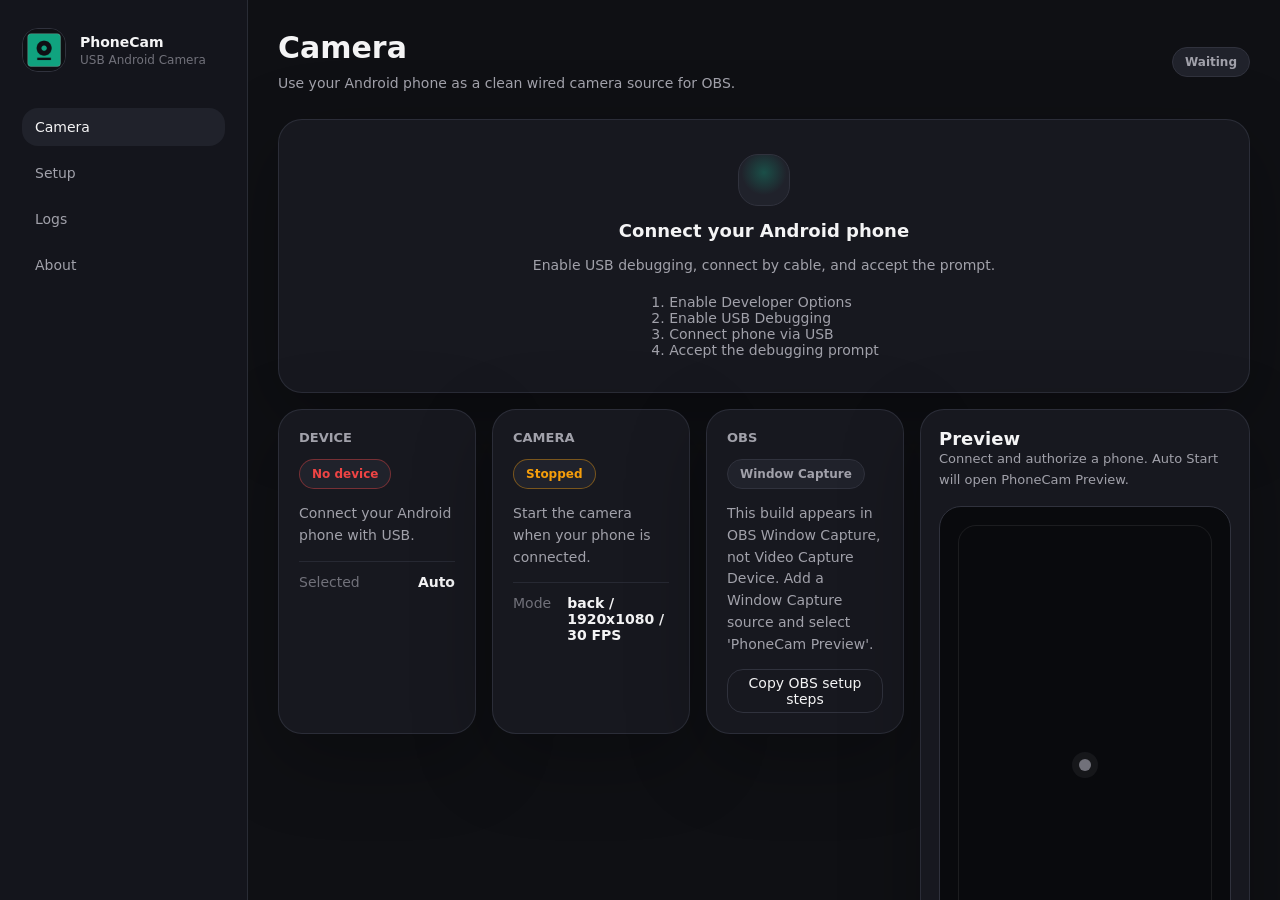
==== ui/index.html @ ff15f815 "1c" ====
<!doctype html>
<html lang="en">
  <head>
    <meta charset="utf-8" />
    <meta name="viewport" content="width=device-width, initial-scale=1" />
    <title>PhoneCam</title>
    <link rel="stylesheet" href="./css/base.css" />
    <link rel="stylesheet" href="./css/layout.css" />
    <link rel="stylesheet" href="./css/components.css" />
    <link rel="stylesheet" href="./css/preview.css" />
    <link rel="stylesheet" href="./css/utilities.css" />
  </head>
  <body>
    <div class="app-shell">
      <aside class="sidebar">
        <div class="brand">
          <img class="brand-mark" src="../assets/logo.png" alt="" />
          <div>
            <strong>PhoneCam</strong>
            <span>USB Android Camera</span>
          </div>
        </div>
        <nav class="nav-list" aria-label="Main navigation">
          <a class="nav-item active" href="#camera">Camera</a>
          <a class="nav-item" href="#setup">Setup</a>
          <a class="nav-item" href="#logs">Logs</a>
          <a class="nav-item" href="#about">About</a>
        </nav>
      </aside>

      <main class="main">
        <header class="main-header">
          <div>
            <h1>Camera</h1>
            <p>Use your Android phone as a clean wired camera source for OBS.</p>
          </div>
          <span id="status-pill" class="status-pill waiting">Waiting</span>
        </header>

        <section id="empty-state" class="empty-state hidden">
          <div class="empty-icon" aria-hidden="true"></div>
          <h2>Connect your Android phone</h2>
          <p>Enable USB debugging, connect by cable, and accept the prompt.</p>
          <ol>
            <li>Enable Developer Options</li>
            <li>Enable USB Debugging</li>
            <li>Connect phone via USB</li>
            <li>Accept the debugging prompt</li>
          </ol>
        </section>

        <section class="workspace-grid">
          <div>
            <section id="camera" class="card-grid">
              <article class="card" id="device-card"></article>
              <article class="card" id="camera-card"></article>
              <article class="card" id="obs-card"></article>
            </section>
          </div>
          <aside class="preview-card" id="preview-card"></aside>
        </section>

        <section class="panel settings-panel">
          <div class="section-heading">
            <div>
              <h2>Settings</h2>
              <p>Defaults are tuned for stable 1080p recording.</p>
            </div>
          </div>

          <div class="settings-grid">
            <label class="field">
              <span>Device</span>
              <select id="device-select"></select>
            </label>
            <label class="field">
              <span>Camera</span>
              <select id="camera-facing">
                <option value="back">Back</option>
                <option value="front">Front</option>
              </select>
            </label>
            <label class="field">
              <span>Resolution</span>
              <select id="resolution">
                <option>1280x720</option>
                <option>1920x1080</option>
                <option>2560x1440</option>
                <option>3840x2160</option>
              </select>
            </label>
            <label class="field">
              <span>FPS</span>
              <select id="fps">
                <option>24</option>
                <option>30</option>
                <option>60</option>
              </select>
            </label>
          </div>

          <div class="toggle-row">
            <label class="toggle-card">
              <input id="auto-start" type="checkbox" />
              <span class="toggle"></span>
              <span><strong>Auto Start</strong><small>Start camera whenever a phone is ready</small></span>
            </label>
            <label class="toggle-card">
              <input id="always-on-top" type="checkbox" />
              <span class="toggle"></span>
              <span><strong>Always On Top Preview</strong><small>Keep preview above other windows</small></span>
            </label>
            <label class="toggle-card">
              <input id="stability-mode" type="checkbox" />
              <span class="toggle"></span>
              <span><strong>Stability Mode</strong><small>Force back camera at 1080p30</small></span>
            </label>
          </div>

          <div class="action-row">
            <button id="start-camera" class="button primary">Start Camera</button>
            <button id="stop-camera" class="button">Stop Camera</button>
            <button id="refresh-devices" class="button ghost">Refresh Devices</button>
          </div>
        </section>

        <section id="logs" class="panel">
          <div class="section-heading">
            <div>
              <h2>Logs</h2>
              <p>Compact backend activity and device state changes.</p>
            </div>
          </div>
          <div id="log-panel" class="log-panel" aria-live="polite"></div>
        </section>
      </main>
    </div>

    <script src="./js/state.js" defer></script>
    <script src="./js/api.js" defer></script>
    <script src="./js/render.js" defer></script>
    <script src="./js/controls.js" defer></script>
    <script src="./js/app.js" defer></script>
  </body>
</html>
---- ui/css/base.css ----
:root {
  --bg: #0f1014;
  --surface: #17181f;
  --elevated: #20222b;
  --border: #30323d;
  --text: #f4f4f5;
  --text-soft: #a1a1aa;
  --muted: #71717a;
  --accent: #10a37f;
  --accent-hover: #14b88f;
  --warning: #f59e0b;
  --error: #ef4444;
  --success: #22c55e;
  --radius-lg: 24px;
  --radius-md: 18px;
  --shadow: 0 24px 80px rgba(0, 0, 0, 0.28);
  color-scheme: dark;
}

* {
  box-sizing: border-box;
}

html,
body {
  margin: 0;
  min-height: 100%;
  background: var(--bg);
  color: var(--text);
  font-family: Inter, ui-sans-serif, system-ui, -apple-system, BlinkMacSystemFont, "Segoe UI", sans-serif;
  font-size: 14px;
}

body {
  overflow: hidden;
}

button,
select {
  font: inherit;
}

h1,
h2,
h3,
p {
  margin: 0;
}

h1 {
  font-size: 30px;
  font-weight: 650;
}

h2 {
  font-size: 18px;
  font-weight: 650;
}

h3 {
  color: var(--text-soft);
  font-size: 13px;
  font-weight: 600;
  text-transform: uppercase;
}

p {
  color: var(--text-soft);
  line-height: 1.55;
}

strong {
  font-weight: 650;
}
---- ui/css/layout.css ----
.app-shell {
  display: grid;
  grid-template-columns: 248px 1fr;
  height: 100vh;
  min-width: 900px;
}

.sidebar {
  display: flex;
  flex-direction: column;
  gap: 36px;
  padding: 28px 22px;
  border-right: 1px solid rgba(48, 50, 61, 0.78);
  background: rgba(23, 24, 31, 0.72);
}

.brand {
  display: flex;
  align-items: center;
  gap: 14px;
}

.brand-mark {
  width: 44px;
  height: 44px;
  border-radius: 16px;
  border: 1px solid var(--border);
}

.brand span {
  display: block;
  margin-top: 3px;
  color: var(--muted);
  font-size: 12px;
}

.nav-list {
  display: grid;
  gap: 8px;
}

.main {
  height: 100vh;
  overflow: auto;
  padding: 30px;
}

.main-header {
  display: flex;
  align-items: center;
  justify-content: space-between;
  gap: 24px;
  margin-bottom: 24px;
}

.main-header p {
  margin-top: 8px;
}

.card-grid {
  display: grid;
  grid-template-columns: repeat(3, minmax(0, 1fr));
  gap: 16px;
  margin-bottom: 16px;
}

.settings-panel {
  margin-bottom: 16px;
}

.section-heading {
  display: flex;
  justify-content: space-between;
  margin-bottom: 20px;
}

.section-heading p {
  margin-top: 5px;
  font-size: 13px;
}

.settings-grid {
  display: grid;
  grid-template-columns: repeat(4, minmax(0, 1fr));
  gap: 14px;
}

.toggle-row {
  display: grid;
  grid-template-columns: repeat(3, minmax(0, 1fr));
  gap: 14px;
  margin-top: 16px;
}

.action-row {
  display: flex;
  gap: 12px;
  margin-top: 18px;
}

@media (max-width: 980px) {
  .app-shell {
    grid-template-columns: 210px 1fr;
  }

  .card-grid,
  .settings-grid,
  .toggle-row {
    grid-template-columns: 1fr;
  }
}
---- ui/css/components.css ----
.nav-item {
  display: block;
  padding: 11px 13px;
  border-radius: 16px;
  color: var(--text-soft);
  text-decoration: none;
  transition: background 160ms ease, color 160ms ease;
}

.nav-item:hover,
.nav-item.active {
  background: var(--elevated);
  color: var(--text);
}

.panel,
.card,
.empty-state {
  border: 1px solid rgba(48, 50, 61, 0.82);
  border-radius: var(--radius-lg);
  background: var(--surface);
  box-shadow: var(--shadow);
}

.panel {
  padding: 22px;
}

.card {
  min-height: 172px;
  padding: 20px;
}

.card-body {
  display: grid;
  gap: 14px;
}

.metric {
  display: flex;
  justify-content: space-between;
  gap: 16px;
  padding-top: 12px;
  border-top: 1px solid rgba(48, 50, 61, 0.68);
}

.metric span {
  color: var(--muted);
}

.status-pill,
.badge {
  display: inline-flex;
  align-items: center;
  width: fit-content;
  min-height: 30px;
  padding: 6px 12px;
  border: 1px solid var(--border);
  border-radius: 999px;
  background: var(--elevated);
  color: var(--text-soft);
  font-size: 12px;
  font-weight: 650;
}

.status-pill.running,
.badge.success {
  border-color: rgba(34, 197, 94, 0.42);
  color: var(--success);
}

.status-pill.connected {
  border-color: rgba(16, 163, 127, 0.44);
  color: var(--accent-hover);
}

.status-pill.error,
.badge.error {
  border-color: rgba(239, 68, 68, 0.42);
  color: var(--error);
}

.badge.warning {
  border-color: rgba(245, 158, 11, 0.42);
  color: var(--warning);
}

.field {
  display: grid;
  gap: 8px;
}

.field span {
  color: var(--text-soft);
  font-size: 12px;
  font-weight: 600;
}

select,
.button {
  min-height: 44px;
  border: 1px solid var(--border);
  border-radius: 16px;
  background: var(--elevated);
  color: var(--text);
  outline: none;
}

select {
  width: 100%;
  padding: 0 13px;
}

.button {
  padding: 0 18px;
  cursor: pointer;
  transition: background 160ms ease, border-color 160ms ease, transform 160ms ease;
}

.button:hover {
  border-color: rgba(244, 244, 245, 0.24);
  transform: translateY(-1px);
}

.button.primary {
  border-color: rgba(16, 163, 127, 0.62);
  background: var(--accent);
  color: #06120f;
  font-weight: 700;
}

.button.primary:hover {
  background: var(--accent-hover);
}

.button.ghost {
  background: transparent;
}

.toggle-card {
  display: grid;
  grid-template-columns: auto 1fr;
  gap: 12px;
  align-items: center;
  padding: 14px;
  border: 1px solid var(--border);
  border-radius: 18px;
  background: rgba(32, 34, 43, 0.54);
  cursor: pointer;
}

.toggle-card input {
  display: none;
}

.toggle {
  position: relative;
  width: 42px;
  height: 24px;
  border-radius: 999px;
  background: #30323d;
}

.toggle::after {
  position: absolute;
  top: 4px;
  left: 4px;
  width: 16px;
  height: 16px;
  border-radius: 50%;
  background: var(--text-soft);
  content: "";
  transition: left 160ms ease, background 160ms ease;
}

.toggle-card input:checked + .toggle {
  background: rgba(16, 163, 127, 0.42);
}

.toggle-card input:checked + .toggle::after {
  left: 22px;
  background: var(--accent-hover);
}

.toggle-card small {
  display: block;
  margin-top: 3px;
  color: var(--muted);
}

.log-panel {
  height: 188px;
  overflow: auto;
  padding: 14px;
  border: 1px solid var(--border);
  border-radius: 18px;
  background: #0b0c10;
  color: var(--text-soft);
  font-family: "Cascadia Mono", Consolas, monospace;
  font-size: 12px;
}

.log-line {
  display: grid;
  grid-template-columns: 64px 72px 1fr;
  gap: 10px;
  padding: 3px 0;
}

.empty-state {
  display: grid;
  justify-items: center;
  gap: 14px;
  margin-bottom: 16px;
  padding: 34px;
  text-align: center;
}

.empty-state ol {
  margin: 4px 0 0;
  padding-left: 20px;
  color: var(--text-soft);
  text-align: left;
}

.empty-icon {
  width: 52px;
  height: 52px;
  border: 1px solid var(--border);
  border-radius: 20px;
  background: radial-gradient(circle at 50% 35%, rgba(16, 163, 127, 0.35), transparent 55%), var(--elevated);
}
---- ui/css/preview.css ----
.workspace-grid {
  display: grid;
  grid-template-columns: minmax(0, 1fr) 330px;
  gap: 16px;
  margin-bottom: 16px;
}

.workspace-grid .card-grid {
  margin-bottom: 0;
}

.preview-card {
  display: grid;
  align-content: start;
  gap: 16px;
  min-height: 360px;
  padding: 18px;
  border: 1px solid rgba(48, 50, 61, 0.82);
  border-radius: var(--radius-lg);
  background: var(--surface);
  box-shadow: var(--shadow);
}

.preview-frame {
  position: relative;
  display: grid;
  place-items: center;
  aspect-ratio: 9 / 16;
  overflow: hidden;
  border: 1px solid var(--border);
  border-radius: 22px;
  background: #090a0d;
}

.preview-frame::before {
  position: absolute;
  inset: 18px;
  border: 1px solid rgba(244, 244, 245, 0.08);
  border-radius: 18px;
  content: "";
}

.preview-dot {
  width: 12px;
  height: 12px;
  border-radius: 50%;
  background: var(--muted);
  box-shadow: 0 0 0 7px rgba(113, 113, 122, 0.12);
}

.preview-card.running .preview-dot {
  background: var(--success);
  box-shadow: 0 0 0 7px rgba(34, 197, 94, 0.14);
}

.preview-card p {
  font-size: 13px;
}

@media (max-width: 1120px) {
  .workspace-grid {
    grid-template-columns: 1fr;
  }

  .preview-card {
    min-height: 0;
  }

  .preview-frame {
    aspect-ratio: 16 / 9;
  }
}
---- ui/css/utilities.css ----
.hidden {
  display: none !important;
}

.muted {
  color: var(--muted);
}

.success {
  color: var(--success);
}

.warning {
  color: var(--warning);
}

.error {
  color: var(--error);
}
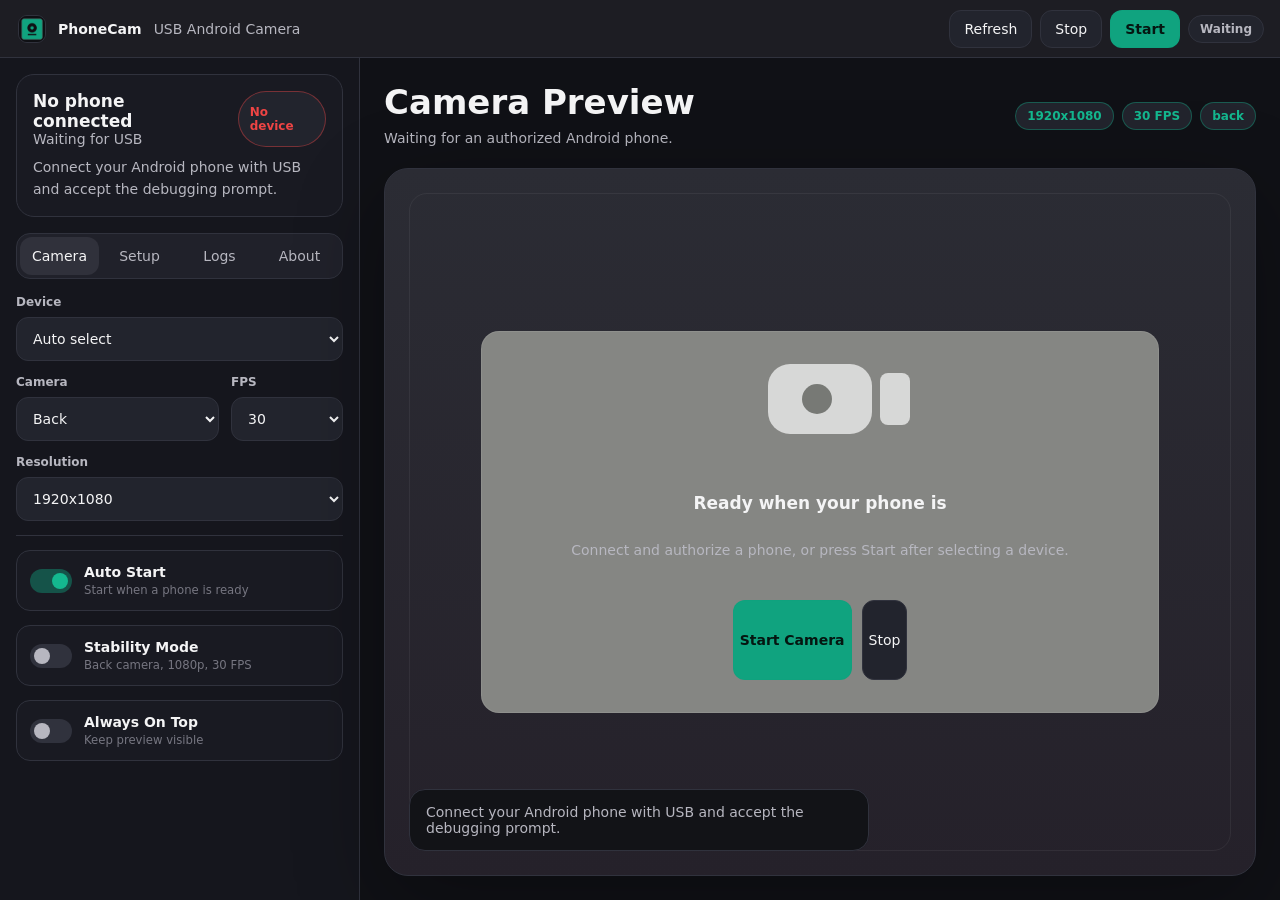
==== commit 0ba0a80f: "design adjustments" ====
--- a/ui/index.html
+++ b/ui/index.html
@@ -11,82 +11,42 @@
     <link rel="stylesheet" href="./css/utilities.css" />
   </head>
   <body>
-    <div class="app-shell">
-      <aside class="sidebar">
-        <div class="brand">
-          <img class="brand-mark" src="../assets/logo.png" alt="" />
-          <div>
-            <strong>PhoneCam</strong>
-            <span>USB Android Camera</span>
-          </div>
+    <div class="studio-shell">
+      <header class="titlebar">
+        <div class="app-brand">
+          <img src="../assets/logo.png" alt="" />
+          <strong>PhoneCam</strong>
+          <span>USB Android Camera</span>
         </div>
-        <nav class="nav-list" aria-label="Main navigation">
-          <a class="nav-item active" href="#camera">Camera</a>
-          <a class="nav-item" href="#setup">Setup</a>
-          <a class="nav-item" href="#logs">Logs</a>
-          <a class="nav-item" href="#about">About</a>
+        <div class="toolbar">
+          <button id="refresh-devices" class="tool-button" type="button">Refresh</button>
+          <button id="stop-camera" class="tool-button" type="button">Stop</button>
+          <button id="start-camera" class="tool-button primary" type="button">Start</button>
+          <span id="status-pill" class="status-pill waiting">Waiting</span>
+        </div>
+      </header>
+
+      <aside class="inspector">
+        <div class="source-card" id="source-card"></div>
+
+        <nav class="mode-tabs" aria-label="PhoneCam sections">
+          <button class="mode-tab active" type="button" data-panel="camera">Camera</button>
+          <button class="mode-tab" type="button" data-panel="setup">Setup</button>
+          <button class="mode-tab" type="button" data-panel="logs">Logs</button>
+          <button class="mode-tab" type="button" data-panel="about">About</button>
         </nav>
-      </aside>
 
-      <main class="main">
-        <header class="main-header">
-          <div>
-            <h1>Camera</h1>
-            <p>Use your Android phone as a clean wired camera source for OBS.</p>
-          </div>
-          <span id="status-pill" class="status-pill waiting">Waiting</span>
-        </header>
-
-        <section id="empty-state" class="empty-state hidden">
-          <div class="empty-icon" aria-hidden="true"></div>
-          <h2>Connect your Android phone</h2>
-          <p>Enable USB debugging, connect by cable, and accept the prompt.</p>
-          <ol>
-            <li>Enable Developer Options</li>
-            <li>Enable USB Debugging</li>
-            <li>Connect phone via USB</li>
-            <li>Accept the debugging prompt</li>
-          </ol>
-        </section>
-
-        <section class="workspace-grid">
-          <div>
-            <section id="camera" class="card-grid">
-              <article class="card" id="device-card"></article>
-              <article class="card" id="camera-card"></article>
-              <article class="card" id="obs-card"></article>
-            </section>
-          </div>
-          <aside class="preview-card" id="preview-card"></aside>
-        </section>
-
-        <section class="panel settings-panel">
-          <div class="section-heading">
-            <div>
-              <h2>Settings</h2>
-              <p>Defaults are tuned for stable 1080p recording.</p>
-            </div>
-          </div>
-
-          <div class="settings-grid">
-            <label class="field">
-              <span>Device</span>
-              <select id="device-select"></select>
-            </label>
+        <section class="side-panel active" data-panel-view="camera">
+          <label class="field">
+            <span>Device</span>
+            <select id="device-select"></select>
+          </label>
+          <div class="control-grid">
             <label class="field">
               <span>Camera</span>
               <select id="camera-facing">
                 <option value="back">Back</option>
                 <option value="front">Front</option>
-              </select>
-            </label>
-            <label class="field">
-              <span>Resolution</span>
-              <select id="resolution">
-                <option>1280x720</option>
-                <option>1920x1080</option>
-                <option>2560x1440</option>
-                <option>3840x2160</option>
               </select>
             </label>
             <label class="field">
@@ -98,41 +58,65 @@
               </select>
             </label>
           </div>
-
-          <div class="toggle-row">
-            <label class="toggle-card">
-              <input id="auto-start" type="checkbox" />
-              <span class="toggle"></span>
-              <span><strong>Auto Start</strong><small>Start camera whenever a phone is ready</small></span>
-            </label>
-            <label class="toggle-card">
-              <input id="always-on-top" type="checkbox" />
-              <span class="toggle"></span>
-              <span><strong>Always On Top Preview</strong><small>Keep preview above other windows</small></span>
-            </label>
-            <label class="toggle-card">
-              <input id="stability-mode" type="checkbox" />
-              <span class="toggle"></span>
-              <span><strong>Stability Mode</strong><small>Force back camera at 1080p30</small></span>
-            </label>
-          </div>
-
-          <div class="action-row">
-            <button id="start-camera" class="button primary">Start Camera</button>
-            <button id="stop-camera" class="button">Stop Camera</button>
-            <button id="refresh-devices" class="button ghost">Refresh Devices</button>
-          </div>
+          <label class="field">
+            <span>Resolution</span>
+            <select id="resolution">
+              <option>1280x720</option>
+              <option>1920x1080</option>
+              <option>2560x1440</option>
+              <option>3840x2160</option>
+            </select>
+          </label>
+          <div class="divider"></div>
+          <label class="toggle-card">
+            <input id="auto-start" type="checkbox" />
+            <span class="toggle"></span>
+            <span><strong>Auto Start</strong><small>Start when a phone is ready</small></span>
+          </label>
+          <label class="toggle-card">
+            <input id="stability-mode" type="checkbox" />
+            <span class="toggle"></span>
+            <span><strong>Stability Mode</strong><small>Back camera, 1080p, 30 FPS</small></span>
+          </label>
+          <label class="toggle-card">
+            <input id="always-on-top" type="checkbox" />
+            <span class="toggle"></span>
+            <span><strong>Always On Top</strong><small>Keep preview visible</small></span>
+          </label>
         </section>
 
-        <section id="logs" class="panel">
-          <div class="section-heading">
-            <div>
-              <h2>Logs</h2>
-              <p>Compact backend activity and device state changes.</p>
-            </div>
-          </div>
+        <section class="side-panel" data-panel-view="setup">
+          <h2>Connect phone</h2>
+          <ol class="setup-list">
+            <li>Enable Developer Options.</li>
+            <li>Enable USB Debugging.</li>
+            <li>Connect with a USB data cable.</li>
+            <li>Accept the debugging prompt.</li>
+          </ol>
+          <div id="setup-message" class="notice"></div>
+        </section>
+
+        <section class="side-panel" data-panel-view="logs">
           <div id="log-panel" class="log-panel" aria-live="polite"></div>
         </section>
+
+        <section class="side-panel" data-panel-view="about">
+          <h2>PhoneCam</h2>
+          <p>PhoneCam uses ADB and scrcpy camera mode to create a clean wired preview window from your Android phone.</p>
+          <p class="muted">Close the window to keep it running in the system tray. Quit from the tray menu when finished.</p>
+        </section>
+      </aside>
+
+      <main class="preview-stage" id="preview-stage">
+        <div class="stage-header">
+          <div>
+            <h1>Camera Preview</h1>
+            <p id="stage-subtitle">Waiting for an Android phone.</p>
+          </div>
+          <div class="stage-metrics" id="stage-metrics"></div>
+        </div>
+
+        <section class="viewer" id="preview-card" aria-label="PhoneCam preview status"></section>
       </main>
     </div>
 
--- a/ui/css/base.css
+++ b/ui/css/base.css
@@ -1,19 +1,20 @@
 :root {
   --bg: #0f1014;
-  --surface: #17181f;
-  --elevated: #20222b;
+  --panel: #15161d;
+  --surface: #191a22;
+  --elevated: #22242d;
   --border: #30323d;
   --text: #f4f4f5;
-  --text-soft: #a1a1aa;
-  --muted: #71717a;
+  --text-soft: #b7b7c0;
+  --muted: #767681;
   --accent: #10a37f;
   --accent-hover: #14b88f;
   --warning: #f59e0b;
   --error: #ef4444;
   --success: #22c55e;
   --radius-lg: 24px;
-  --radius-md: 18px;
-  --shadow: 0 24px 80px rgba(0, 0, 0, 0.28);
+  --radius-md: 16px;
+  --shadow: 0 26px 90px rgba(0, 0, 0, 0.3);
   color-scheme: dark;
 }
 
@@ -24,20 +25,22 @@
 html,
 body {
   margin: 0;
-  min-height: 100%;
+  width: 100%;
+  height: 100%;
+  overflow: hidden;
   background: var(--bg);
   color: var(--text);
   font-family: Inter, ui-sans-serif, system-ui, -apple-system, BlinkMacSystemFont, "Segoe UI", sans-serif;
   font-size: 14px;
 }
 
-body {
-  overflow: hidden;
-}
-
 button,
 select {
   font: inherit;
+}
+
+button {
+  color: inherit;
 }
 
 h1,
@@ -48,19 +51,19 @@
 }
 
 h1 {
-  font-size: 30px;
-  font-weight: 650;
+  font-size: 34px;
+  font-weight: 720;
 }
 
 h2 {
-  font-size: 18px;
-  font-weight: 650;
+  font-size: 17px;
+  font-weight: 680;
 }
 
 h3 {
-  color: var(--text-soft);
-  font-size: 13px;
-  font-weight: 600;
+  color: var(--muted);
+  font-size: 12px;
+  font-weight: 680;
   text-transform: uppercase;
 }
 
@@ -70,5 +73,5 @@
 }
 
 strong {
-  font-weight: 650;
+  font-weight: 680;
 }
--- a/ui/css/layout.css
+++ b/ui/css/layout.css
@@ -1,111 +1,124 @@
-.app-shell {
+.studio-shell {
   display: grid;
-  grid-template-columns: 248px 1fr;
+  grid-template-columns: 360px minmax(0, 1fr);
+  grid-template-rows: 58px minmax(0, 1fr);
+  width: 100vw;
   height: 100vh;
-  min-width: 900px;
+  min-width: 960px;
+  background: var(--bg);
 }
 
-.sidebar {
+.titlebar {
+  grid-column: 1 / -1;
+  display: flex;
+  align-items: center;
+  justify-content: space-between;
+  padding: 0 16px 0 18px;
+  border-bottom: 1px solid var(--border);
+  background: #1d1d23;
+}
+
+.app-brand,
+.toolbar,
+.stage-header,
+.stage-metrics {
+  display: flex;
+  align-items: center;
+}
+
+.app-brand {
+  gap: 12px;
+}
+
+.app-brand img {
+  width: 28px;
+  height: 28px;
+  border-radius: 9px;
+  border: 1px solid var(--border);
+}
+
+.app-brand span {
+  color: var(--text-soft);
+}
+
+.toolbar {
+  gap: 8px;
+}
+
+.inspector {
   display: flex;
   flex-direction: column;
-  gap: 36px;
-  padding: 28px 22px;
-  border-right: 1px solid rgba(48, 50, 61, 0.78);
-  background: rgba(23, 24, 31, 0.72);
+  min-height: 0;
+  border-right: 1px solid var(--border);
+  background: var(--panel);
 }
 
-.brand {
-  display: flex;
-  align-items: center;
+.source-card {
+  margin: 16px;
+}
+
+.mode-tabs {
+  display: grid;
+  grid-template-columns: repeat(4, 1fr);
+  gap: 1px;
+  margin: 0 16px 16px;
+  padding: 3px;
+  border: 1px solid var(--border);
+  border-radius: 14px;
+  background: #20212a;
+}
+
+.side-panel {
+  display: none;
+  flex: 1;
+  min-height: 0;
+  overflow: auto;
+  padding: 0 16px 18px;
+}
+
+.side-panel.active {
+  display: grid;
+  align-content: start;
   gap: 14px;
 }
 
-.brand-mark {
-  width: 44px;
-  height: 44px;
-  border-radius: 16px;
-  border: 1px solid var(--border);
+.control-grid {
+  display: grid;
+  grid-template-columns: 1fr 112px;
+  gap: 12px;
 }
 
-.brand span {
-  display: block;
-  margin-top: 3px;
-  color: var(--muted);
-  font-size: 12px;
+.preview-stage {
+  display: grid;
+  grid-template-rows: auto minmax(0, 1fr);
+  gap: 18px;
+  min-width: 0;
+  min-height: 0;
+  padding: 24px;
+  background: #101116;
 }
 
-.nav-list {
-  display: grid;
-  gap: 8px;
+.stage-header {
+  justify-content: space-between;
+  gap: 20px;
 }
 
-.main {
-  height: 100vh;
-  overflow: auto;
-  padding: 30px;
+.stage-header p {
+  margin-top: 6px;
 }
 
-.main-header {
-  display: flex;
-  align-items: center;
-  justify-content: space-between;
-  gap: 24px;
-  margin-bottom: 24px;
+.stage-metrics {
+  justify-content: flex-end;
+  gap: 8px;
+  flex-wrap: wrap;
 }
 
-.main-header p {
-  margin-top: 8px;
-}
-
-.card-grid {
-  display: grid;
-  grid-template-columns: repeat(3, minmax(0, 1fr));
-  gap: 16px;
-  margin-bottom: 16px;
-}
-
-.settings-panel {
-  margin-bottom: 16px;
-}
-
-.section-heading {
-  display: flex;
-  justify-content: space-between;
-  margin-bottom: 20px;
-}
-
-.section-heading p {
-  margin-top: 5px;
-  font-size: 13px;
-}
-
-.settings-grid {
-  display: grid;
-  grid-template-columns: repeat(4, minmax(0, 1fr));
-  gap: 14px;
-}
-
-.toggle-row {
-  display: grid;
-  grid-template-columns: repeat(3, minmax(0, 1fr));
-  gap: 14px;
-  margin-top: 16px;
-}
-
-.action-row {
-  display: flex;
-  gap: 12px;
-  margin-top: 18px;
-}
-
-@media (max-width: 980px) {
-  .app-shell {
-    grid-template-columns: 210px 1fr;
+@media (max-width: 1050px) {
+  .studio-shell {
+    grid-template-columns: 322px minmax(0, 1fr);
   }
 
-  .card-grid,
-  .settings-grid,
-  .toggle-row {
-    grid-template-columns: 1fr;
+  h1 {
+    font-size: 28px;
   }
 }
--- a/ui/css/components.css
+++ b/ui/css/components.css
@@ -1,51 +1,47 @@
-.nav-item {
-  display: block;
-  padding: 11px 13px;
-  border-radius: 16px;
-  color: var(--text-soft);
-  text-decoration: none;
-  transition: background 160ms ease, color 160ms ease;
-}
-
-.nav-item:hover,
-.nav-item.active {
+.tool-button,
+.mode-tab,
+.button {
+  min-height: 38px;
+  border: 1px solid var(--border);
+  border-radius: 12px;
   background: var(--elevated);
+  cursor: pointer;
+  transition: background 160ms ease, border-color 160ms ease, transform 160ms ease;
+}
+
+.tool-button {
+  padding: 0 14px;
+}
+
+.tool-button:hover,
+.button:hover {
+  border-color: rgba(244, 244, 245, 0.22);
+  transform: translateY(-1px);
+}
+
+.tool-button.primary,
+.button.primary {
+  border-color: rgba(16, 163, 127, 0.55);
+  background: var(--accent);
+  color: #051611;
+  font-weight: 760;
+}
+
+.tool-button.primary:hover,
+.button.primary:hover {
+  background: var(--accent-hover);
+}
+
+.mode-tab {
+  border-color: transparent;
+  background: transparent;
+  color: var(--text-soft);
+}
+
+.mode-tab:hover,
+.mode-tab.active {
+  background: #30313b;
   color: var(--text);
-}
-
-.panel,
-.card,
-.empty-state {
-  border: 1px solid rgba(48, 50, 61, 0.82);
-  border-radius: var(--radius-lg);
-  background: var(--surface);
-  box-shadow: var(--shadow);
-}
-
-.panel {
-  padding: 22px;
-}
-
-.card {
-  min-height: 172px;
-  padding: 20px;
-}
-
-.card-body {
-  display: grid;
-  gap: 14px;
-}
-
-.metric {
-  display: flex;
-  justify-content: space-between;
-  gap: 16px;
-  padding-top: 12px;
-  border-top: 1px solid rgba(48, 50, 61, 0.68);
-}
-
-.metric span {
-  color: var(--muted);
 }
 
 .status-pill,
@@ -53,14 +49,14 @@
   display: inline-flex;
   align-items: center;
   width: fit-content;
-  min-height: 30px;
-  padding: 6px 12px;
+  min-height: 28px;
+  padding: 5px 11px;
   border: 1px solid var(--border);
   border-radius: 999px;
   background: var(--elevated);
   color: var(--text-soft);
   font-size: 12px;
-  font-weight: 650;
+  font-weight: 720;
 }
 
 .status-pill.running,
@@ -69,7 +65,8 @@
   color: var(--success);
 }
 
-.status-pill.connected {
+.status-pill.connected,
+.badge.accent {
   border-color: rgba(16, 163, 127, 0.44);
   color: var(--accent-hover);
 }
@@ -85,6 +82,29 @@
   color: var(--warning);
 }
 
+.source-summary,
+.notice {
+  display: grid;
+  gap: 10px;
+  padding: 16px;
+  border: 1px solid var(--border);
+  border-radius: 18px;
+  background: var(--surface);
+}
+
+.source-top {
+  display: flex;
+  justify-content: space-between;
+  gap: 14px;
+}
+
+.source-id {
+  overflow: hidden;
+  color: var(--text-soft);
+  text-overflow: ellipsis;
+  white-space: nowrap;
+}
+
 .field {
   display: grid;
   gap: 8px;
@@ -93,59 +113,29 @@
 .field span {
   color: var(--text-soft);
   font-size: 12px;
-  font-weight: 600;
-}
-
-select,
-.button {
+  font-weight: 650;
+}
+
+select {
+  width: 100%;
   min-height: 44px;
-  border: 1px solid var(--border);
-  border-radius: 16px;
+  padding: 0 12px;
+  border: 1px solid var(--border);
+  border-radius: 12px;
   background: var(--elevated);
   color: var(--text);
   outline: none;
 }
 
-select {
-  width: 100%;
-  padding: 0 13px;
-}
-
-.button {
-  padding: 0 18px;
-  cursor: pointer;
-  transition: background 160ms ease, border-color 160ms ease, transform 160ms ease;
-}
-
-.button:hover {
-  border-color: rgba(244, 244, 245, 0.24);
-  transform: translateY(-1px);
-}
-
-.button.primary {
-  border-color: rgba(16, 163, 127, 0.62);
-  background: var(--accent);
-  color: #06120f;
-  font-weight: 700;
-}
-
-.button.primary:hover {
-  background: var(--accent-hover);
-}
-
-.button.ghost {
-  background: transparent;
-}
-
 .toggle-card {
   display: grid;
   grid-template-columns: auto 1fr;
   gap: 12px;
   align-items: center;
-  padding: 14px;
-  border: 1px solid var(--border);
-  border-radius: 18px;
-  background: rgba(32, 34, 43, 0.54);
+  padding: 13px;
+  border: 1px solid var(--border);
+  border-radius: 14px;
+  background: var(--surface);
   cursor: pointer;
 }
 
@@ -188,45 +178,35 @@
   color: var(--muted);
 }
 
+.divider {
+  height: 1px;
+  background: var(--border);
+}
+
+.setup-list {
+  display: grid;
+  gap: 10px;
+  margin: 0;
+  padding-left: 20px;
+  color: var(--text-soft);
+}
+
 .log-panel {
-  height: 188px;
+  min-height: 0;
+  height: calc(100vh - 198px);
   overflow: auto;
-  padding: 14px;
-  border: 1px solid var(--border);
-  border-radius: 18px;
+  padding: 12px;
+  border: 1px solid var(--border);
+  border-radius: 14px;
   background: #0b0c10;
-  color: var(--text-soft);
   font-family: "Cascadia Mono", Consolas, monospace;
   font-size: 12px;
 }
 
 .log-line {
   display: grid;
-  grid-template-columns: 64px 72px 1fr;
-  gap: 10px;
+  grid-template-columns: 58px 62px 1fr;
+  gap: 8px;
   padding: 3px 0;
-}
-
-.empty-state {
-  display: grid;
-  justify-items: center;
-  gap: 14px;
-  margin-bottom: 16px;
-  padding: 34px;
-  text-align: center;
-}
-
-.empty-state ol {
-  margin: 4px 0 0;
-  padding-left: 20px;
-  color: var(--text-soft);
-  text-align: left;
-}
-
-.empty-icon {
-  width: 52px;
-  height: 52px;
-  border: 1px solid var(--border);
-  border-radius: 20px;
-  background: radial-gradient(circle at 50% 35%, rgba(16, 163, 127, 0.35), transparent 55%), var(--elevated);
-}
+  color: var(--text-soft);
+}
--- a/ui/css/preview.css
+++ b/ui/css/preview.css
@@ -1,72 +1,91 @@
-.workspace-grid {
+.viewer {
+  position: relative;
   display: grid;
-  grid-template-columns: minmax(0, 1fr) 330px;
-  gap: 16px;
-  margin-bottom: 16px;
-}
-
-.workspace-grid .card-grid {
-  margin-bottom: 0;
-}
-
-.preview-card {
-  display: grid;
-  align-content: start;
-  gap: 16px;
-  min-height: 360px;
-  padding: 18px;
-  border: 1px solid rgba(48, 50, 61, 0.82);
+  place-items: center;
+  min-height: 0;
+  overflow: hidden;
+  border: 1px solid var(--border);
   border-radius: var(--radius-lg);
-  background: var(--surface);
+  background: linear-gradient(180deg, #2b2c34 0%, #25212a 100%);
   box-shadow: var(--shadow);
 }
 
-.preview-frame {
-  position: relative;
-  display: grid;
-  place-items: center;
-  aspect-ratio: 9 / 16;
-  overflow: hidden;
-  border: 1px solid var(--border);
-  border-radius: 22px;
-  background: #090a0d;
+.viewer::before {
+  position: absolute;
+  inset: 24px;
+  border: 1px solid rgba(244, 244, 245, 0.06);
+  border-radius: 18px;
+  content: "";
+  pointer-events: none;
 }
 
-.preview-frame::before {
-  position: absolute;
-  inset: 18px;
+.viewer-card {
+  display: grid;
+  justify-items: center;
+  gap: 18px;
+  width: min(820px, 78%);
+  aspect-ratio: 16 / 9;
+  padding: 32px;
   border: 1px solid rgba(244, 244, 245, 0.08);
   border-radius: 18px;
+  background: #858683;
+}
+
+.viewer-card.running {
+  background: #15161c;
+}
+
+.camera-glyph {
+  position: relative;
+  width: 104px;
+  height: 70px;
+  border-radius: 22px;
+  background: rgba(244, 244, 245, 0.74);
+}
+
+.camera-glyph::before {
+  position: absolute;
+  left: 34px;
+  top: 20px;
+  width: 30px;
+  height: 30px;
+  border-radius: 50%;
+  background: #777975;
   content: "";
 }
 
-.preview-dot {
-  width: 12px;
-  height: 12px;
-  border-radius: 50%;
-  background: var(--muted);
-  box-shadow: 0 0 0 7px rgba(113, 113, 122, 0.12);
+.camera-glyph::after {
+  position: absolute;
+  right: -38px;
+  top: 9px;
+  width: 30px;
+  height: 52px;
+  border-radius: 8px;
+  background: rgba(244, 244, 245, 0.74);
+  content: "";
 }
 
-.preview-card.running .preview-dot {
-  background: var(--success);
-  box-shadow: 0 0 0 7px rgba(34, 197, 94, 0.14);
+.viewer-text {
+  display: grid;
+  justify-items: center;
+  gap: 6px;
+  text-align: center;
 }
 
-.preview-card p {
-  font-size: 13px;
+.viewer-actions {
+  display: flex;
+  gap: 10px;
 }
 
-@media (max-width: 1120px) {
-  .workspace-grid {
-    grid-template-columns: 1fr;
-  }
-
-  .preview-card {
-    min-height: 0;
-  }
-
-  .preview-frame {
-    aspect-ratio: 16 / 9;
-  }
+.stage-toast {
+  position: absolute;
+  left: 24px;
+  bottom: 24px;
+  max-width: 460px;
+  padding: 14px 16px;
+  border: 1px solid var(--border);
+  border-radius: 16px;
+  background: rgba(15, 16, 20, 0.82);
+  color: var(--text-soft);
+  backdrop-filter: blur(14px);
 }
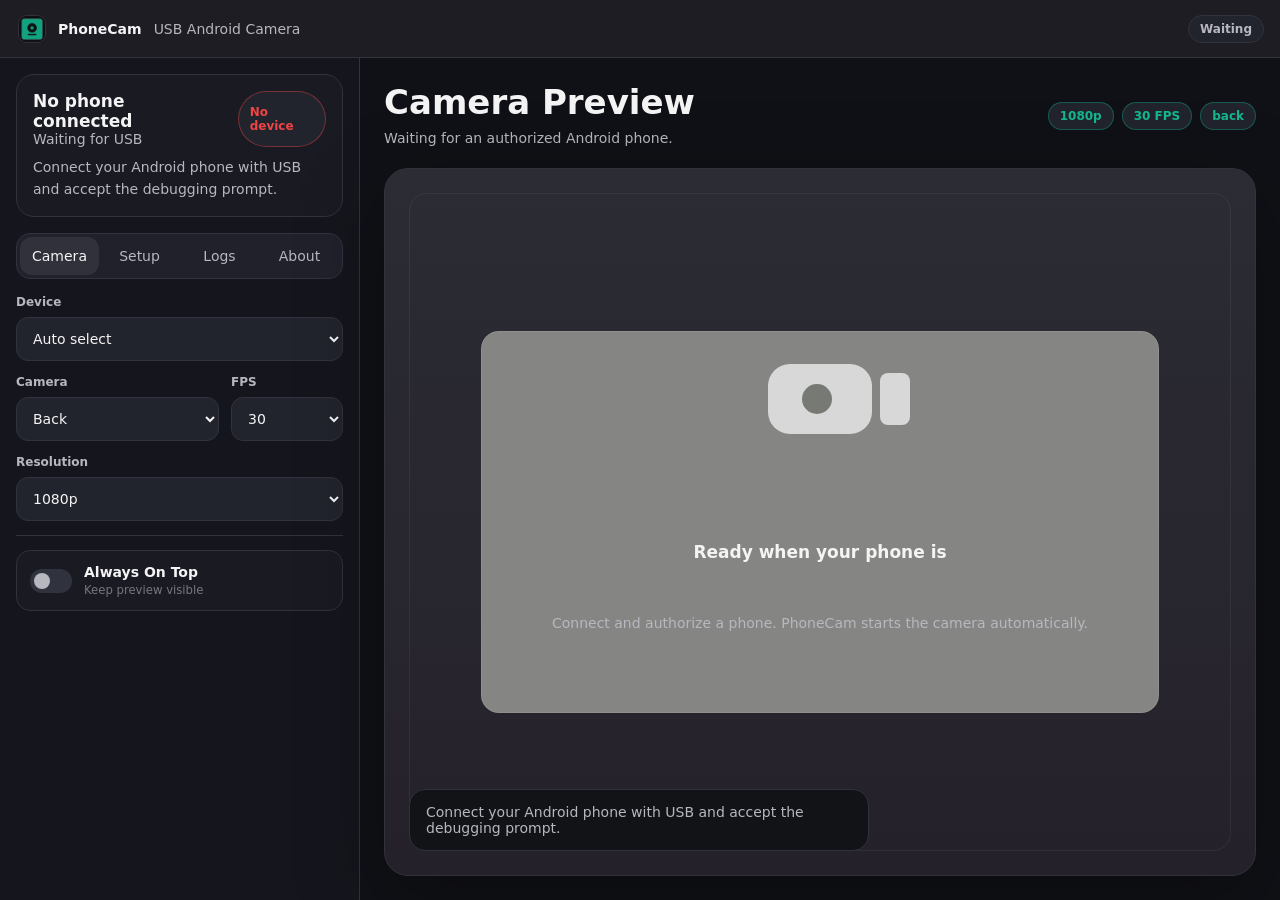
==== commit f0aa8580: "v1 final" ====
--- a/ui/index.html
+++ b/ui/index.html
@@ -19,9 +19,6 @@
           <span>USB Android Camera</span>
         </div>
         <div class="toolbar">
-          <button id="refresh-devices" class="tool-button" type="button">Refresh</button>
-          <button id="stop-camera" class="tool-button" type="button">Stop</button>
-          <button id="start-camera" class="tool-button primary" type="button">Start</button>
           <span id="status-pill" class="status-pill waiting">Waiting</span>
         </div>
       </header>
@@ -61,23 +58,13 @@
           <label class="field">
             <span>Resolution</span>
             <select id="resolution">
-              <option>1280x720</option>
-              <option>1920x1080</option>
-              <option>2560x1440</option>
-              <option>3840x2160</option>
+              <option value="1280x720">720p</option>
+              <option value="1920x1080">1080p</option>
+              <option value="2560x1440">2K</option>
+              <option value="3840x2160">4K</option>
             </select>
           </label>
           <div class="divider"></div>
-          <label class="toggle-card">
-            <input id="auto-start" type="checkbox" />
-            <span class="toggle"></span>
-            <span><strong>Auto Start</strong><small>Start when a phone is ready</small></span>
-          </label>
-          <label class="toggle-card">
-            <input id="stability-mode" type="checkbox" />
-            <span class="toggle"></span>
-            <span><strong>Stability Mode</strong><small>Back camera, 1080p, 30 FPS</small></span>
-          </label>
           <label class="toggle-card">
             <input id="always-on-top" type="checkbox" />
             <span class="toggle"></span>
